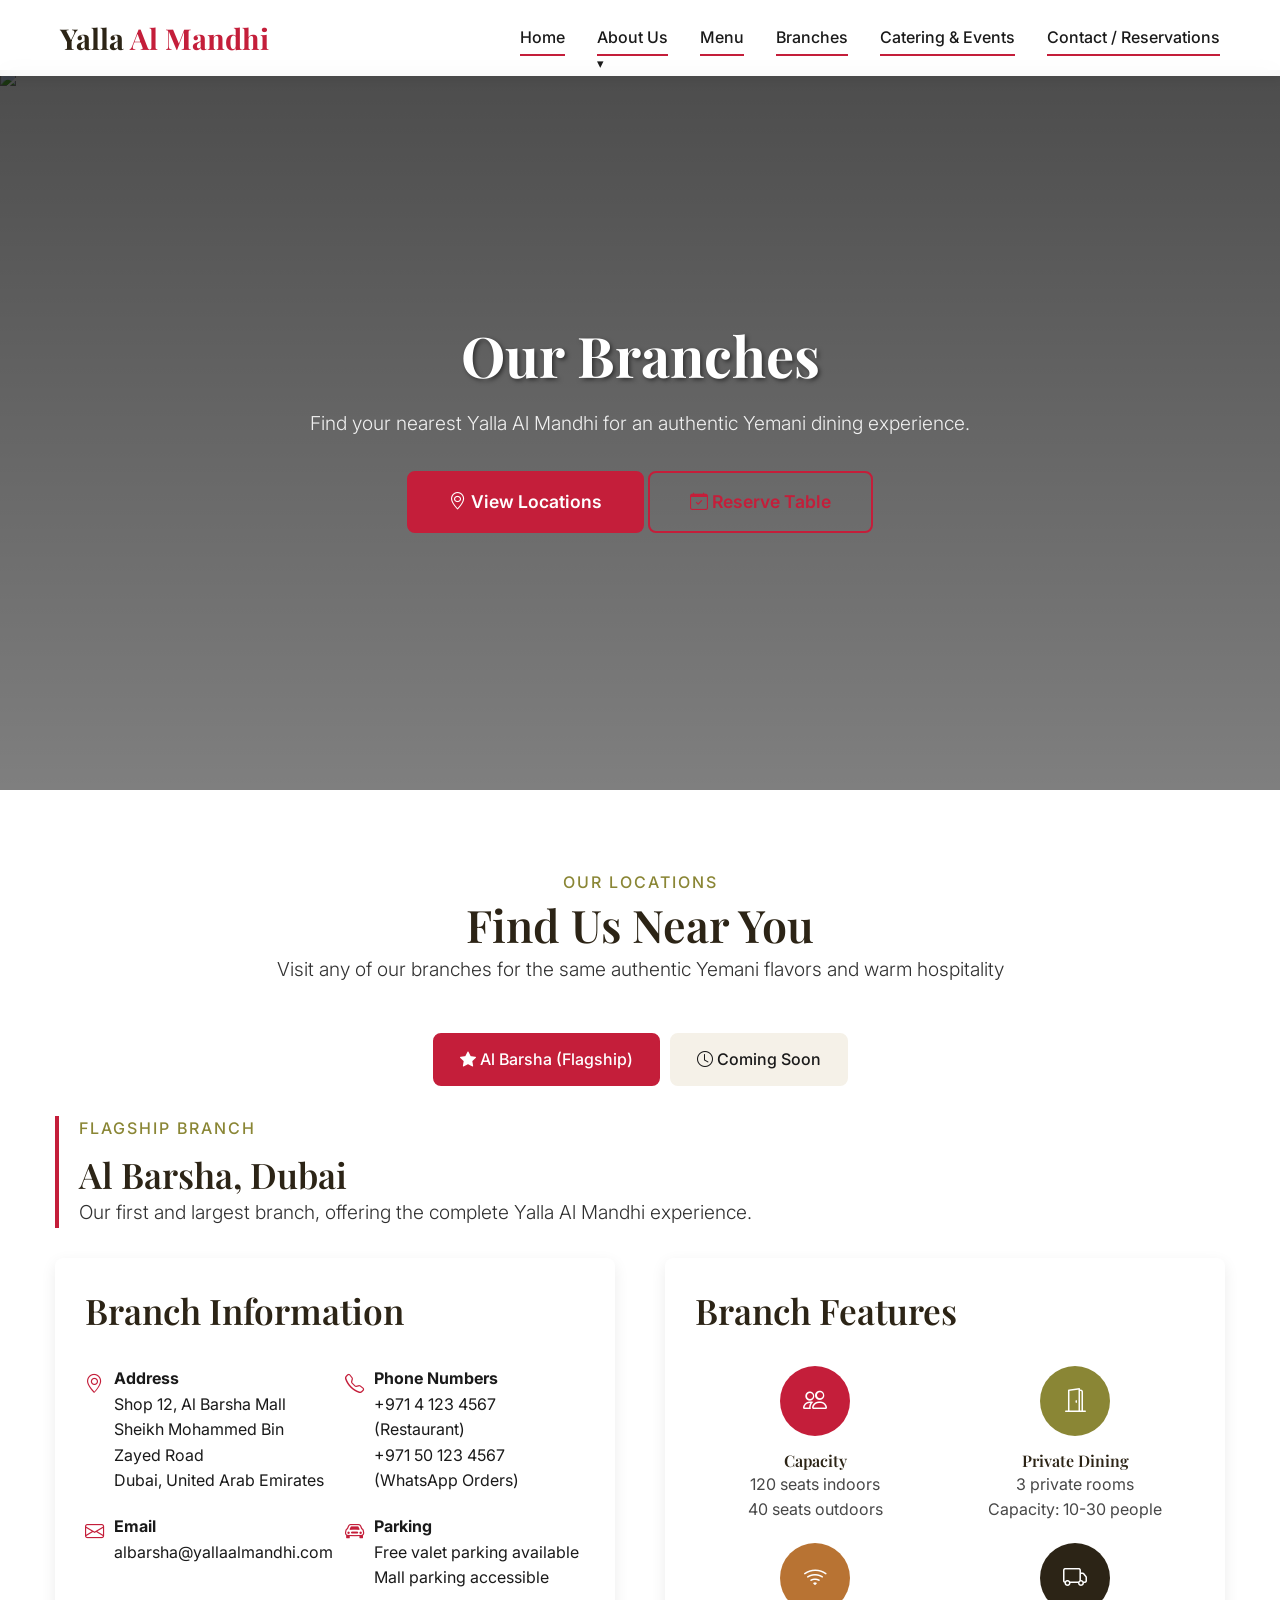
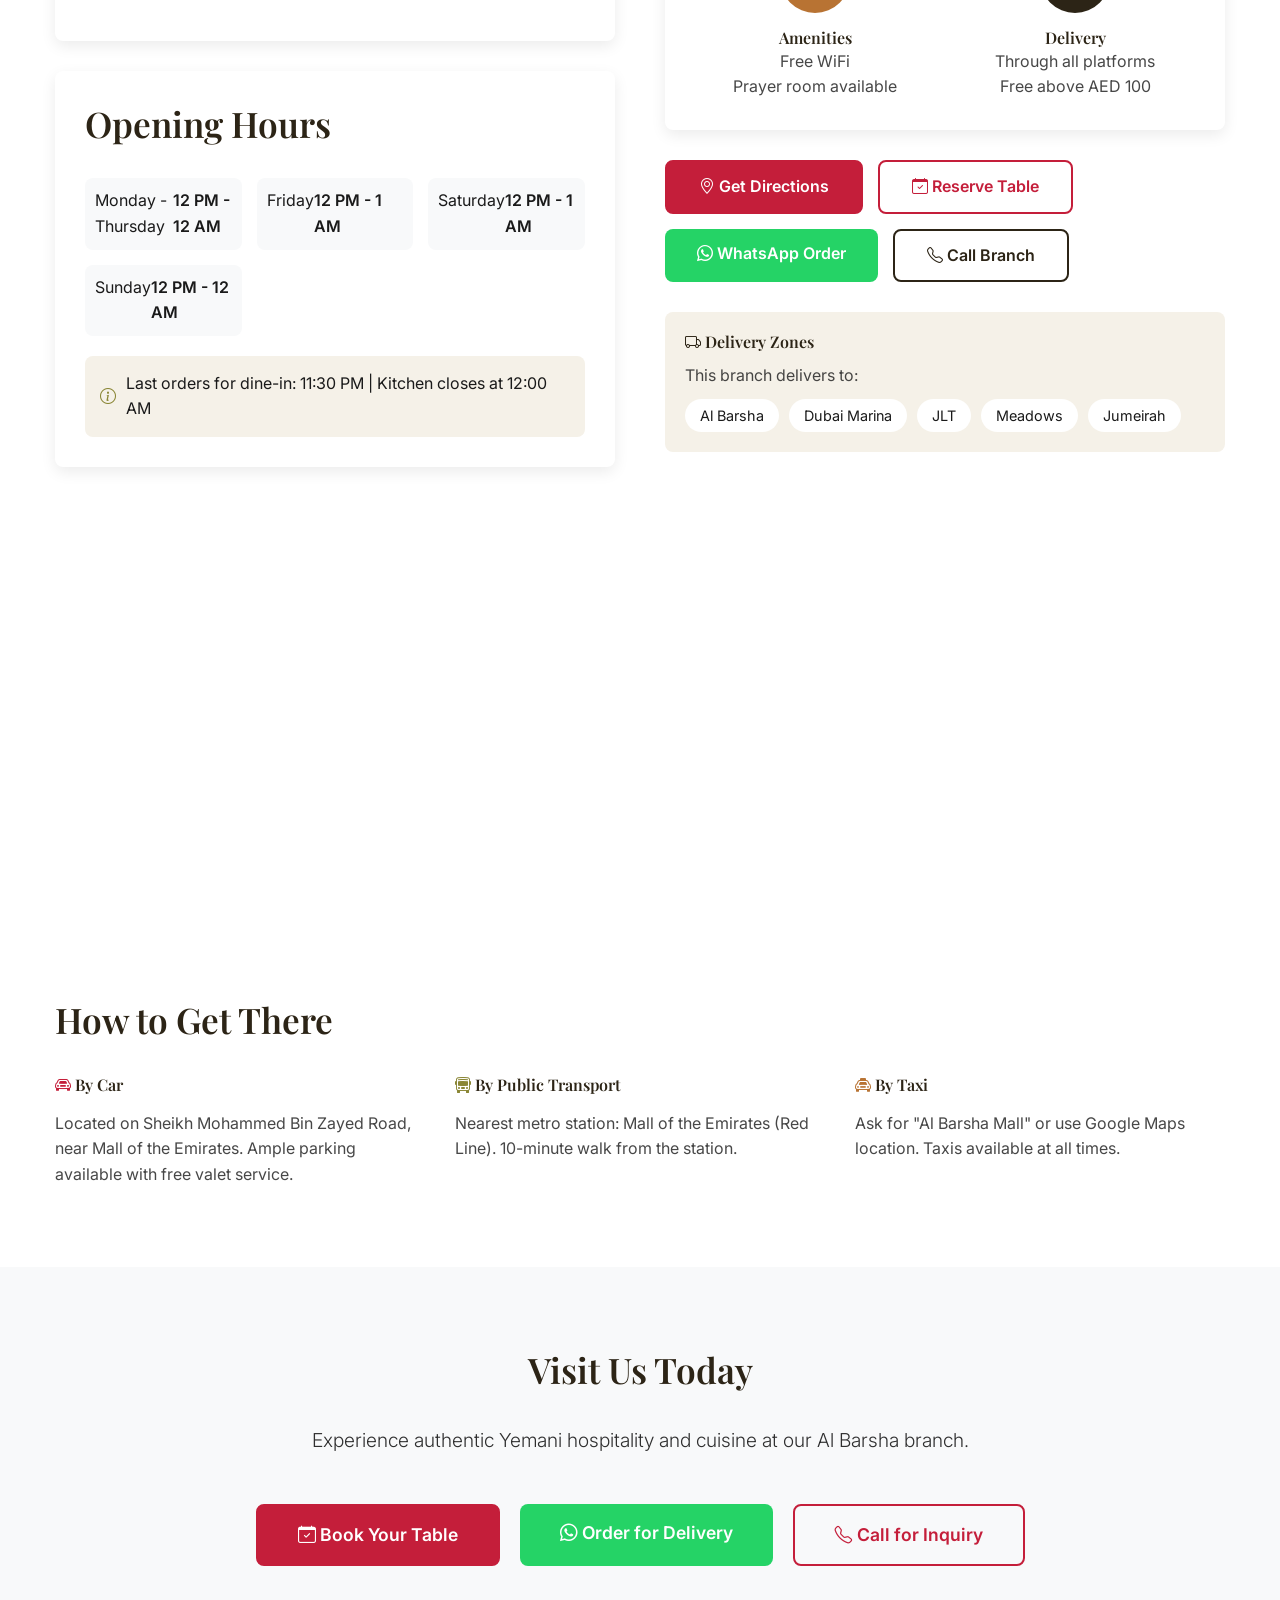
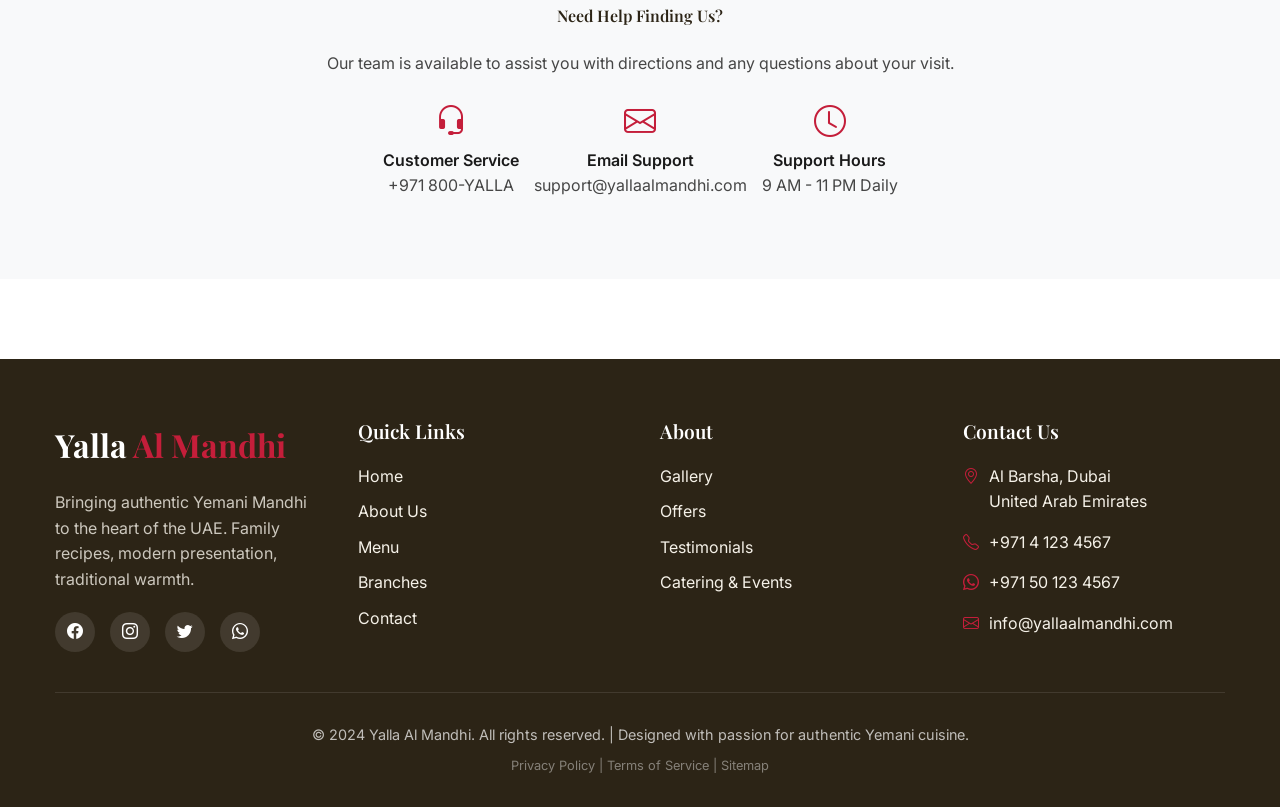
==== branches.html @ 54e6a7a3 "Create Top Level Pages" ====
<!DOCTYPE html>
<html lang="en">
<head>
    <meta charset="UTF-8">
    <meta name="viewport" content="width=device-width, initial-scale=1.0">
    <title>Branches | Yalla Al Mandhi - Our Locations in UAE</title>
    <meta name="description" content="Find Yalla Al Mandhi branches in Dubai. Address, contact details, opening hours, and directions to our authentic Yemani restaurant locations.">
    
    <!-- Fonts -->
    <link rel="preconnect" href="https://fonts.googleapis.com">
    <link rel="preconnect" href="https://fonts.gstatic.com" crossorigin>
    <link href="https://fonts.googleapis.com/css2?family=Playfair+Display:wght@400;500;600;700&family=Inter:wght@300;400;500;600;700&display=swap" rel="stylesheet">
    
    <!-- Bootstrap Icons -->
    <link rel="stylesheet" href="https://cdn.jsdelivr.net/npm/bootstrap-icons@1.10.0/font/bootstrap-icons.css">
    
    <!-- Our CSS -->
    <link rel="stylesheet" href="resources/css/style.css">
    
    <!-- Google Maps API (Replace YOUR_API_KEY with actual key) -->
    <script src="https://maps.googleapis.com/maps/api/js?key=YOUR_API_KEY&callback=initMap" async defer></script>
    
    <!-- Favicon -->
    <link rel="icon" type="image/x-icon" href="favicon.ico">
    
    <style>
        /* Additional Styles for Branches Page */
        .branch-tab {
            display: flex;
            gap: 10px;
            margin-bottom: 30px;
            flex-wrap: wrap;
            justify-content: center;
        }
        
        .branch-tab-btn {
            padding: 12px 25px;
            background-color: var(--color-beige);
            border: 2px solid var(--color-beige);
            border-radius: var(--border-radius);
            cursor: pointer;
            transition: all 0.3s ease;
            font-weight: 500;
        }
        
        .branch-tab-btn.active {
            background-color: var(--color-red);
            color: white;
            border-color: var(--color-red);
        }
        
        .branch-content {
            display: none;
        }
        
        .branch-content.active {
            display: block;
        }
        
        .branch-highlight {
            border-left: 4px solid var(--color-red);
            padding-left: 20px;
            margin-bottom: 30px;
        }
        
        .opening-hours-grid {
            display: grid;
            grid-template-columns: repeat(auto-fit, minmax(150px, 1fr));
            gap: 15px;
            margin-top: 15px;
        }
        
        .hour-item {
            display: flex;
            justify-content: space-between;
            padding: 10px;
            background-color: var(--color-light-gray);
            border-radius: var(--border-radius);
        }
        
        .map-container {
            width: 100%;
            height: 400px;
            border-radius: var(--border-radius);
            overflow: hidden;
            margin-top: 30px;
        }
        
        #map {
            width: 100%;
            height: 100%;
        }
        
        .coming-soon-card {
            background: linear-gradient(135deg, var(--color-dark-brown) 0%, #3a3429 100%);
            color: white;
            padding: 40px;
            border-radius: var(--border-radius);
            text-align: center;
        }
    </style>
</head>
<body>
    <!-- ===== NAVIGATION ===== -->
    <nav class="navbar" id="navbar">
        <div class="nav-container">
            <a href="index.html" class="logo">Yalla <span>Al Mandhi</span></a>
            
            <div class="nav-links">
                <a href="index.html" class="nav-link">Home</a>
                
                <div class="dropdown">
                    <a href="#" class="nav-link dropdown-toggle">About Us</a>
                    <div class="dropdown-menu">
                        <a href="about.html" class="dropdown-item">About Yalla Al Mandhi</a>
                        <a href="gallery.html" class="dropdown-item">Gallery</a>
                        <a href="offers.html" class="dropdown-item">Offers & Promotions</a>
                        <a href="testimonials.html" class="dropdown-item">Testimonials</a>
                    </div>
                </div>
                
                <a href="menu.html" class="nav-link">Menu</a>
                <a href="branches.html" class="nav-link active">Branches</a>
                <a href="catering.html" class="nav-link">Catering & Events</a>
                <a href="contact.html" class="nav-link">Contact / Reservations</a>
            </div>
            
            <div class="mobile-toggle" id="mobileToggle">
                ☰
            </div>
        </div>
    </nav>

    <!-- ===== HERO BANNER ===== -->
    <section class="hero">
        <img src="https://images.unsplash.com/photo-1555396273-367ea4eb4db5?ixlib=rb-4.0.3&auto=format&fit=crop&w=2070&q=80" alt="Restaurant Exterior" class="hero-bg">
        <div class="hero-content">
            <h1 class="display-1">Our Branches</h1>
            <p class="lead">Find your nearest Yalla Al Mandhi for an authentic Yemani dining experience.</p>
            <div style="margin-top: 30px;">
                <a href="#locations" class="btn btn-primary btn-lg">
                    <i class="bi bi-geo-alt"></i> View Locations
                </a>
                <a href="contact.html" class="btn btn-secondary btn-lg">
                    <i class="bi bi-calendar-check"></i> Reserve Table
                </a>
            </div>
        </div>
    </section>

    <!-- ===== BRANCHES TABS ===== -->
    <section id="locations" class="section-padding">
        <div class="container">
            <div class="text-center mb-5">
                <span class="section-subtitle">Our Locations</span>
                <h2 class="display-2">Find Us Near You</h2>
                <p class="lead">Visit any of our branches for the same authentic Yemani flavors and warm hospitality</p>
            </div>
            
            <!-- Branch Tabs -->
            <div class="branch-tab">
                <div class="branch-tab-btn active" data-branch="al-barsha">
                    <i class="bi bi-star-fill"></i> Al Barsha (Flagship)
                </div>
                <div class="branch-tab-btn" data-branch="coming-soon">
                    <i class="bi bi-clock"></i> Coming Soon
                </div>
            </div>
            
            <!-- Al Barsha Branch Content -->
            <div class="branch-content active" id="al-barsha-content">
                <div class="branch-highlight">
                    <span class="section-subtitle" style="display: block; margin-bottom: 10px;">Flagship Branch</span>
                    <h2 class="display-3">Al Barsha, Dubai</h2>
                    <p class="lead">Our first and largest branch, offering the complete Yalla Al Mandhi experience.</p>
                </div>
                
                <div class="row" style="display: flex; gap: 50px; margin-bottom: 50px;">
                    <div class="col" style="flex: 1;">
                        <div class="branch-card">
                            <h3 class="display-3 mb-4">Branch Information</h3>
                            
                            <div class="branch-info">
                                <div class="info-item">
                                    <i class="bi bi-geo-alt info-icon"></i>
                                    <div>
                                        <strong>Address</strong>
                                        <p>Shop 12, Al Barsha Mall<br>Sheikh Mohammed Bin Zayed Road<br>Dubai, United Arab Emirates</p>
                                    </div>
                                </div>
                                
                                <div class="info-item">
                                    <i class="bi bi-telephone info-icon"></i>
                                    <div>
                                        <strong>Phone Numbers</strong>
                                        <p>+971 4 123 4567 (Restaurant)<br>+971 50 123 4567 (WhatsApp Orders)</p>
                                    </div>
                                </div>
                                
                                <div class="info-item">
                                    <i class="bi bi-envelope info-icon"></i>
                                    <div>
                                        <strong>Email</strong>
                                        <p>albarsha@yallaalmandhi.com</p>
                                    </div>
                                </div>
                                
                                <div class="info-item">
                                    <i class="bi bi-car-front info-icon"></i>
                                    <div>
                                        <strong>Parking</strong>
                                        <p>Free valet parking available<br>Mall parking accessible</p>
                                    </div>
                                </div>
                            </div>
                        </div>
                        
                        <!-- Opening Hours -->
                        <div class="branch-card" style="margin-top: 30px;">
                            <h3 class="display-3 mb-4">Opening Hours</h3>
                            <div class="opening-hours-grid">
                                <div class="hour-item">
                                    <span>Monday - Thursday</span>
                                    <span style="font-weight: 600;">12 PM - 12 AM</span>
                                </div>
                                <div class="hour-item">
                                    <span>Friday</span>
                                    <span style="font-weight: 600;">12 PM - 1 AM</span>
                                </div>
                                <div class="hour-item">
                                    <span>Saturday</span>
                                    <span style="font-weight: 600;">12 PM - 1 AM</span>
                                </div>
                                <div class="hour-item">
                                    <span>Sunday</span>
                                    <span style="font-weight: 600;">12 PM - 12 AM</span>
                                </div>
                            </div>
                            
                            <div style="margin-top: 20px; padding: 15px; background-color: var(--color-beige); border-radius: var(--border-radius);">
                                <p style="margin: 0; display: flex; align-items: center; gap: 10px;">
                                    <i class="bi bi-info-circle" style="color: var(--color-olive);"></i>
                                    <span>Last orders for dine-in: 11:30 PM | Kitchen closes at 12:00 AM</span>
                                </p>
                            </div>
                        </div>
                    </div>
                    
                    <div class="col" style="flex: 1;">
                        <!-- Branch Features -->
                        <div class="branch-card">
                            <h3 class="display-3 mb-4">Branch Features</h3>
                            <div style="display: grid; grid-template-columns: repeat(auto-fit, minmax(200px, 1fr)); gap: 20px;">
                                <div style="text-align: center;">
                                    <div style="width: 70px; height: 70px; background-color: var(--color-red); color: white; border-radius: 50%; display: flex; align-items: center; justify-content: center; margin: 0 auto 15px; font-size: 1.5rem;">
                                        <i class="bi bi-people"></i>
                                    </div>
                                    <h4 style="color: var(--color-dark-brown);">Capacity</h4>
                                    <p style="opacity: 0.8;">120 seats indoors<br>40 seats outdoors</p>
                                </div>
                                
                                <div style="text-align: center;">
                                    <div style="width: 70px; height: 70px; background-color: var(--color-olive); color: white; border-radius: 50%; display: flex; align-items: center; justify-content: center; margin: 0 auto 15px; font-size: 1.5rem;">
                                        <i class="bi bi-door-open"></i>
                                    </div>
                                    <h4 style="color: var(--color-dark-brown);">Private Dining</h4>
                                    <p style="opacity: 0.8;">3 private rooms<br>Capacity: 10-30 people</p>
                                </div>
                                
                                <div style="text-align: center;">
                                    <div style="width: 70px; height: 70px; background-color: var(--color-copper); color: white; border-radius: 50%; display: flex; align-items: center; justify-content: center; margin: 0 auto 15px; font-size: 1.5rem;">
                                        <i class="bi bi-wifi"></i>
                                    </div>
                                    <h4 style="color: var(--color-dark-brown);">Amenities</h4>
                                    <p style="opacity: 0.8;">Free WiFi<br>Prayer room available</p>
                                </div>
                                
                                <div style="text-align: center;">
                                    <div style="width: 70px; height: 70px; background-color: var(--color-dark-brown); color: white; border-radius: 50%; display: flex; align-items: center; justify-content: center; margin: 0 auto 15px; font-size: 1.5rem;">
                                        <i class="bi bi-truck"></i>
                                    </div>
                                    <h4 style="color: var(--color-dark-brown);">Delivery</h4>
                                    <p style="opacity: 0.8;">Through all platforms<br>Free above AED 100</p>
                                </div>
                            </div>
                        </div>
                        
                        <!-- Action Buttons -->
                        <div style="margin-top: 30px;">
                            <div style="display: flex; gap: 15px; flex-wrap: wrap;">
                                <a href="https://goo.gl/maps/example" target="_blank" class="btn btn-primary">
                                    <i class="bi bi-geo-alt"></i> Get Directions
                                </a>
                                <a href="contact.html" class="btn btn-secondary">
                                    <i class="bi bi-calendar-check"></i> Reserve Table
                                </a>
                                <a href="https://wa.me/971501234567" target="_blank" class="btn btn-whatsapp">
                                    <i class="bi bi-whatsapp"></i> WhatsApp Order
                                </a>
                                <a href="tel:+97141234567" class="btn btn-outline">
                                    <i class="bi bi-telephone"></i> Call Branch
                                </a>
                            </div>
                            
                            <!-- Delivery Zones -->
                            <div style="margin-top: 30px; padding: 20px; background-color: var(--color-beige); border-radius: var(--border-radius);">
                                <h4 style="color: var(--color-dark-brown); margin-bottom: 10px;">
                                    <i class="bi bi-truck"></i> Delivery Zones
                                </h4>
                                <p style="opacity: 0.8; margin-bottom: 10px;">This branch delivers to:</p>
                                <div style="display: flex; gap: 10px; flex-wrap: wrap;">
                                    <span style="background-color: white; padding: 5px 15px; border-radius: 20px; font-size: 0.9rem;">Al Barsha</span>
                                    <span style="background-color: white; padding: 5px 15px; border-radius: 20px; font-size: 0.9rem;">Dubai Marina</span>
                                    <span style="background-color: white; padding: 5px 15px; border-radius: 20px; font-size: 0.9rem;">JLT</span>
                                    <span style="background-color: white; padding: 5px 15px; border-radius: 20px; font-size: 0.9rem;">Meadows</span>
                                    <span style="background-color: white; padding: 5px 15px; border-radius: 20px; font-size: 0.9rem;">Jumeirah</span>
                                </div>
                            </div>
                        </div>
                    </div>
                </div>
                
                <!-- Google Map -->
                <div class="map-container">
                    <div id="map"></div>
                </div>
                
                <!-- How to Get There -->
                <div style="margin-top: 50px;">
                    <h3 class="display-3 mb-4">How to Get There</h3>
                    <div style="display: grid; grid-template-columns: repeat(auto-fit, minmax(250px, 1fr)); gap: 30px;">
                        <div>
                            <h4 style="color: var(--color-dark-brown); margin-bottom: 15px;">
                                <i class="bi bi-car-front" style="color: var(--color-red);"></i> By Car
                            </h4>
                            <p style="opacity: 0.8;">Located on Sheikh Mohammed Bin Zayed Road, near Mall of the Emirates. Ample parking available with free valet service.</p>
                        </div>
                        
                        <div>
                            <h4 style="color: var(--color-dark-brown); margin-bottom: 15px;">
                                <i class="bi bi-bus-front" style="color: var(--color-olive);"></i> By Public Transport
                            </h4>
                            <p style="opacity: 0.8;">Nearest metro station: Mall of the Emirates (Red Line). 10-minute walk from the station.</p>
                        </div>
                        
                        <div>
                            <h4 style="color: var(--color-dark-brown); margin-bottom: 15px;">
                                <i class="bi bi-taxi-front" style="color: var(--color-copper);"></i> By Taxi
                            </h4>
                            <p style="opacity: 0.8;">Ask for "Al Barsha Mall" or use Google Maps location. Taxis available at all times.</p>
                        </div>
                    </div>
                </div>
            </div>
            
            <!-- Coming Soon Branch Content -->
            <div class="branch-content" id="coming-soon-content">
                <div class="coming-soon-card">
                    <h2 class="display-2" style="color: white; margin-bottom: 20px;">Expanding Across UAE</h2>
                    <p class="lead" style="opacity: 0.9; margin-bottom: 30px;">
                        We're excited to announce new Yalla Al Mandhi locations coming soon to serve more communities.
                    </p>
                    
                    <div style="display: grid; grid-template-columns: repeat(auto-fit, minmax(250px, 1fr)); gap: 30px; margin-bottom: 40px;">
                        <div style="text-align: center;">
                            <div style="width: 100px; height: 100px; background-color: rgba(255, 255, 255, 0.1); border-radius: 50%; display: flex; align-items: center; justify-content: center; margin: 0 auto 20px; border: 2px dashed rgba(255, 255, 255, 0.3);">
                                <i class="bi bi-building" style="font-size: 2.5rem; color: var(--color-red);"></i>
                            </div>
                            <h3 style="color: white;">Abu Dhabi</h3>
                            <p style="opacity: 0.8;">Al Reem Island<br>Opening: Q4 2024</p>
                        </div>
                        
                        <div style="text-align: center;">
                            <div style="width: 100px; height: 100px; background-color: rgba(255, 255, 255, 0.1); border-radius: 50%; display: flex; align-items: center; justify-content: center; margin: 0 auto 20px; border: 2px dashed rgba(255, 255, 255, 0.3);">
                                <i class="bi bi-shop" style="font-size: 2.5rem; color: var(--color-red);"></i>
                            </div>
                            <h3 style="color: white;">Sharjah</h3>
                            <p style="opacity: 0.8;">Al Majaz Waterfront<br>Opening: Q1 2025</p>
                        </div>
                        
                        <div style="text-align: center;">
                            <div style="width: 100px; height: 100px; background-color: rgba(255, 255, 255, 0.1); border-radius: 50%; display: flex; align-items: center; justify-content: center; margin: 0 auto 20px; border: 2px dashed rgba(255, 255, 255, 0.3);">
                                <i class="bi bi-building" style="font-size: 2.5rem; color: var(--color-red);"></i>
                            </div>
                            <h3 style="color: white;">Dubai Hills</h3>
                            <p style="opacity: 0.8;">Dubai Hills Mall<br>Opening: Q2 2025</p>
                        </div>
                    </div>
                    
                    <div style="max-width: 600px; margin: 0 auto;">
                        <h3 style="color: white; margin-bottom: 20px;">Stay Updated</h3>
                        <p style="opacity: 0.9; margin-bottom: 20px;">Be the first to know when we open in your area.</p>
                        
                        <form style="display: flex; gap: 10px; margin-bottom: 20px;">
                            <input type="email" 
                                   placeholder="Enter your email" 
                                   style="flex: 1; padding: 15px; border: none; border-radius: var(--border-radius);">
                            <button type="submit" class="btn btn-primary">
                                <i class="bi bi-bell"></i> Notify Me
                            </button>
                        </form>
                        
                        <p style="font-size: 0.9rem; opacity: 0.7;">
                            <i class="bi bi-shield-check"></i> We respect your privacy and will only send relevant updates.
                        </p>
                    </div>
                </div>
                
                <!-- Franchise Opportunity -->
                <div style="margin-top: 50px; background-color: var(--color-beige); padding: 40px; border-radius: var(--border-radius);">
                    <div class="row" style="display: flex; align-items: center; gap: 50px;">
                        <div class="col" style="flex: 1;">
                            <h2 class="display-3 mb-4">Franchise Opportunities</h2>
                            <p style="margin-bottom: 20px; font-size: 1.1rem;">
                                Interested in bringing authentic Yemani cuisine to your city? We're looking for passionate partners to expand the Yalla Al Mandhi experience.
                            </p>
                            <div style="margin-bottom: 20px;">
                                <div style="display: flex; align-items: center; gap: 10px; margin-bottom: 10px;">
                                    <i class="bi bi-check-circle" style="color: var(--color-red);"></i>
                                    <span>Complete training and support</span>
                                </div>
                                <div style="display: flex; align-items: center; gap: 10px; margin-bottom: 10px;">
                                    <i class="bi bi-check-circle" style="color: var(--color-red);"></i>
                                    <span>Proven business model</span>
                                </div>
                                <div style="display: flex; align-items: center; gap: 10px;">
                                    <i class="bi bi-check-circle" style="color: var(--color-red);"></i>
                                    <span>Marketing and operational support</span>
                                </div>
                            </div>
                            <a href="contact.html" class="btn btn-primary">
                                <i class="bi bi-briefcase"></i> Inquire About Franchising
                            </a>
                        </div>
                        
                        <div class="col" style="flex: 1; text-align: center;">
                            <img src="https://images.unsplash.com/photo-1556742049-0cfed4f6a45d?ixlib=rb-4.0.3&auto=format&fit=crop&w=800&q=80" 
                                 alt="Restaurant Expansion" 
                                 style="border-radius: var(--border-radius); max-width: 100%;">
                        </div>
                    </div>
                </div>
            </div>
        </div>
    </section>

    <!-- ===== CTA SECTION ===== -->
    <section class="section-padding" style="background-color: var(--color-light-gray);">
        <div class="container">
            <div class="text-center">
                <h2 class="display-3 mb-4">Visit Us Today</h2>
                <p class="lead mb-5">
                    Experience authentic Yemani hospitality and cuisine at our Al Barsha branch.
                </p>
                
                <div style="display: flex; gap: 20px; justify-content: center; flex-wrap: wrap;">
                    <a href="contact.html" class="btn btn-primary btn-lg">
                        <i class="bi bi-calendar-check"></i> Book Your Table
                    </a>
                    <a href="https://wa.me/971501234567" target="_blank" class="btn btn-whatsapp btn-lg">
                        <i class="bi bi-whatsapp"></i> Order for Delivery
                    </a>
                    <a href="tel:+97141234567" class="btn btn-secondary btn-lg">
                        <i class="bi bi-telephone"></i> Call for Inquiry
                    </a>
                </div>
                
                <div style="margin-top: 40px; max-width: 800px; margin-left: auto; margin-right: auto;">
                    <h4 class="mb-3">Need Help Finding Us?</h4>
                    <p style="margin-bottom: 20px; opacity: 0.8;">Our team is available to assist you with directions and any questions about your visit.</p>
                    <div style="display: flex; gap: 15px; justify-content: center; flex-wrap: wrap;">
                        <div style="text-align: center;">
                            <i class="bi bi-headset" style="font-size: 2rem; color: var(--color-red); margin-bottom: 10px;"></i>
                            <p style="font-weight: 600;">Customer Service</p>
                            <p style="opacity: 0.8;">+971 800-YALLA</p>
                        </div>
                        
                        <div style="text-align: center;">
                            <i class="bi bi-envelope" style="font-size: 2rem; color: var(--color-red); margin-bottom: 10px;"></i>
                            <p style="font-weight: 600;">Email Support</p>
                            <p style="opacity: 0.8;">support@yallaalmandhi.com</p>
                        </div>
                        
                        <div style="text-align: center;">
                            <i class="bi bi-clock" style="font-size: 2rem; color: var(--color-red); margin-bottom: 10px;"></i>
                            <p style="font-weight: 600;">Support Hours</p>
                            <p style="opacity: 0.8;">9 AM - 11 PM Daily</p>
                        </div>
                    </div>
                </div>
            </div>
        </div>
    </section>

    <!-- ===== FOOTER ===== -->
    <footer class="footer">
        <div class="container">
            <div class="footer-grid">
                <!-- Brand Column -->
                <div>
                    <div class="footer-logo">Yalla <span>Al Mandhi</span></div>
                    <p style="opacity: 0.8; margin-bottom: 20px;">
                        Bringing authentic Yemani Mandhi to the heart of the UAE. Family recipes, modern presentation, traditional warmth.
                    </p>
                    <div class="social-links">
                        <a href="#" class="social-icon">
                            <i class="bi bi-facebook"></i>
                        </a>
                        <a href="#" class="social-icon">
                            <i class="bi bi-instagram"></i>
                        </a>
                        <a href="#" class="social-icon">
                            <i class="bi bi-twitter"></i>
                        </a>
                        <a href="https://wa.me/971501234567" target="_blank" class="social-icon">
                            <i class="bi bi-whatsapp"></i>
                        </a>
                    </div>
                </div>
                
                <!-- Quick Links -->
                <div>
                    <h4 class="footer-title">Quick Links</h4>
                    <ul class="footer-links">
                        <li><a href="index.html">Home</a></li>
                        <li><a href="about.html">About Us</a></li>
                        <li><a href="menu.html">Menu</a></li>
                        <li><a href="branches.html">Branches</a></li>
                        <li><a href="contact.html">Contact</a></li>
                    </ul>
                </div>
                
                <!-- About Links -->
                <div>
                    <h4 class="footer-title">About</h4>
                    <ul class="footer-links">
                        <li><a href="gallery.html">Gallery</a></li>
                        <li><a href="offers.html">Offers</a></li>
                        <li><a href="testimonials.html">Testimonials</a></li>
                        <li><a href="catering.html">Catering & Events</a></li>
                    </ul>
                </div>
                
                <!-- Contact Info -->
                <div>
                    <h4 class="footer-title">Contact Us</h4>
                    <ul class="footer-links">
                        <li style="display: flex; align-items: flex-start; gap: 10px; margin-bottom: 15px;">
                            <i class="bi bi-geo-alt" style="color: var(--color-red);"></i>
                            <span>Al Barsha, Dubai<br>United Arab Emirates</span>
                        </li>
                        <li style="display: flex; align-items: center; gap: 10px; margin-bottom: 15px;">
                            <i class="bi bi-telephone" style="color: var(--color-red);"></i>
                            <span>+971 4 123 4567</span>
                        </li>
                        <li style="display: flex; align-items: center; gap: 10px; margin-bottom: 15px;">
                            <i class="bi bi-whatsapp" style="color: var(--color-red);"></i>
                            <span>+971 50 123 4567</span>
                        </li>
                        <li style="display: flex; align-items: center; gap: 10px;">
                            <i class="bi bi-envelope" style="color: var(--color-red);"></i>
                            <span>info@yallaalmandhi.com</span>
                        </li>
                    </ul>
                </div>
            </div>
            
            <div class="footer-bottom">
                <p>&copy; 2024 Yalla Al Mandhi. All rights reserved. | Designed with passion for authentic Yemani cuisine.</p>
                <p style="margin-top: 10px; font-size: 0.8rem; opacity: 0.6;">
                    <a href="#" style="color: inherit;">Privacy Policy</a> | 
                    <a href="#" style="color: inherit;">Terms of Service</a> | 
                    <a href="#" style="color: inherit;">Sitemap</a>
                </p>
            </div>
        </div>
    </footer>

    <!-- ===== EXTERNAL SCRIPTS ===== -->
    <script src="resources/js/main.js"></script>
</body>
</html>
---- resources/css/style.css ----
/* ===== BASE STYLES & VARIABLES ===== */
:root {
  /* Color Palette */
  --color-red: #c41e3a;
  --color-red-light: #e84c4c;
  --color-beige: #f5f1e8;
  --color-sand: #e6dfd3;
  --color-dark-brown: #2c2416;
  --color-soft-black: #1a1a1a;
  --color-olive: #8a8635;
  --color-copper: #b87333;
  --color-white: #ffffff;
  --color-light-gray: #f8f9fa;
  
  /* Typography */
  --font-heading: 'Playfair Display', serif;
  --font-body: 'Inter', 'Segoe UI', sans-serif;
  
  /* Spacing */
  --section-padding: 80px 0;
  --container-padding: 0 15px;
  
  /* Borders & Shadows */
  --border-radius: 8px;
  --box-shadow: 0 5px 15px rgba(0, 0, 0, 0.08);
  --box-shadow-hover: 0 10px 25px rgba(0, 0, 0, 0.12);
}

/* ===== RESET & GLOBAL STYLES ===== */
* {
  margin: 0;
  padding: 0;
  box-sizing: border-box;
}

html {
  scroll-behavior: smooth;
}

body {
  font-family: var(--font-body);
  color: var(--color-soft-black);
  background-color: var(--color-white);
  line-height: 1.6;
  overflow-x: hidden;
}

h1, h2, h3, h4, h5, h6 {
  font-family: var(--font-heading);
  font-weight: 600;
  line-height: 1.3;
  color: var(--color-dark-brown);
}

a {
  text-decoration: none;
  color: inherit;
  transition: all 0.3s ease;
}

a:hover {
  color: var(--color-red);
}

ul {
  list-style: none;
}

img {
  max-width: 100%;
  height: auto;
  display: block;
}

.container {
  width: 100%;
  max-width: 1200px;
  margin: 0 auto;
  padding: var(--container-padding);
}

.section-padding {
  padding: var(--section-padding);
}

.text-center {
  text-align: center;
}

.mb-1 { margin-bottom: 0.5rem; }
.mb-2 { margin-bottom: 1rem; }
.mb-3 { margin-bottom: 1.5rem; }
.mb-4 { margin-bottom: 2rem; }
.mb-5 { margin-bottom: 3rem; }

/* ===== TYPOGRAPHY ===== */
.display-1 {
  font-size: 3.5rem;
  font-weight: 700;
}

.display-2 {
  font-size: 2.8rem;
  font-weight: 600;
}

.display-3 {
  font-size: 2.2rem;
  font-weight: 600;
}

.lead {
  font-size: 1.2rem;
  font-weight: 300;
  opacity: 0.9;
}

@media (max-width: 768px) {
  .display-1 { font-size: 2.5rem; }
  .display-2 { font-size: 2.2rem; }
  .display-3 { font-size: 1.8rem; }
  .lead { font-size: 1.1rem; }
}

/* ===== BUTTONS ===== */
.btn {
  display: inline-block;
  padding: 12px 32px;
  border-radius: var(--border-radius);
  font-weight: 600;
  font-size: 1rem;
  text-align: center;
  cursor: pointer;
  transition: all 0.3s ease;
  border: none;
  outline: none;
  position: relative;
  overflow: hidden;
}

.btn-primary {
  background-color: var(--color-red);
  color: var(--color-white);
  border: 2px solid var(--color-red);
}

.btn-primary:hover {
  background-color: var(--color-red-light);
  border-color: var(--color-red-light);
  color: var(--color-white);
  transform: translateY(-2px);
  box-shadow: var(--box-shadow-hover);
}

.btn-secondary {
  background-color: transparent;
  color: var(--color-red);
  border: 2px solid var(--color-red);
}

.btn-secondary:hover {
  background-color: var(--color-red);
  color: var(--color-white);
  transform: translateY(-2px);
  box-shadow: var(--box-shadow-hover);
}

.btn-outline {
  background-color: transparent;
  color: var(--color-dark-brown);
  border: 2px solid var(--color-dark-brown);
}

.btn-outline:hover {
  background-color: var(--color-dark-brown);
  color: var(--color-white);
}

.btn-whatsapp {
  background-color: #25D366;
  color: white;
  border: none;
}

.btn-whatsapp:hover {
  background-color: #128C7E;
  color: white;
}

.btn-lg {
  padding: 15px 40px;
  font-size: 1.1rem;
}

/* ===== NAVIGATION ===== */
.navbar {
  position: fixed;
  top: 0;
  left: 0;
  width: 100%;
  background-color: rgba(255, 255, 255, 0.95);
  backdrop-filter: blur(10px);
  box-shadow: 0 2px 10px rgba(0, 0, 0, 0.1);
  z-index: 1000;
  padding: 15px 0;
  transition: all 0.3s ease;
}

.navbar.scrolled {
  padding: 10px 0;
  box-shadow: 0 5px 15px rgba(0, 0, 0, 0.1);
}

.nav-container {
  display: flex;
  justify-content: space-between;
  align-items: center;
  max-width: 1200px;
  margin: 0 auto;
  padding: 0 20px;
}

.logo {
  font-family: var(--font-heading);
  font-size: 1.8rem;
  font-weight: 700;
  color: var(--color-dark-brown);
}

.logo span {
  color: var(--color-red);
}

.nav-links {
  display: flex;
  gap: 2rem;
  align-items: center;
}

.nav-link {
  font-weight: 500;
  position: relative;
  padding: 5px 0;
}

.nav-link::after {
  content: '';
  position: absolute;
  bottom: 0;
  left: 0;
  width: 0;
  height: 2px;
  background-color: var(--color-red);
  transition: width 0.3s ease;
}

.nav-link:hover::after,
.nav-link.active::after {
  width: 100%;
}

.dropdown {
  position: relative;
}

.dropdown-toggle {
  display: flex;
  align-items: center;
  gap: 5px;
}

.dropdown-toggle::after {
  content: '▾';
  font-size: 0.8em;
}

.dropdown-menu {
  position: absolute;
  top: 100%;
  left: 0;
  background-color: var(--color-white);
  min-width: 200px;
  box-shadow: var(--box-shadow);
  border-radius: var(--border-radius);
  opacity: 0;
  visibility: hidden;
  transform: translateY(10px);
  transition: all 0.3s ease;
  padding: 10px 0;
}

.dropdown:hover .dropdown-menu {
  opacity: 1;
  visibility: visible;
  transform: translateY(0);
}

.dropdown-item {
  display: block;
  padding: 10px 20px;
  color: var(--color-dark-brown);
}

.dropdown-item:hover {
  background-color: var(--color-light-gray);
  color: var(--color-red);
}

.mobile-toggle {
  display: none;
  font-size: 1.5rem;
  cursor: pointer;
  color: var(--color-dark-brown);
}

/* ===== HERO SECTIONS ===== */
.hero {
  position: relative;
  min-height: 80vh;
  display: flex;
  align-items: center;
  background: linear-gradient(rgba(0, 0, 0, 0.7), rgba(0, 0, 0, 0.5));
  color: var(--color-white);
  margin-top: 70px;
  overflow: hidden;
}

.hero-bg {
  position: absolute;
  top: 0;
  left: 0;
  width: 100%;
  height: 100%;
  object-fit: cover;
  z-index: -1;
}

.hero-content {
  max-width: 800px;
  margin: 0 auto;
  text-align: center;
  padding: 40px 20px;
  position: relative;
  z-index: 1;
}

.hero h1 {
  color: var(--color-white);
  margin-bottom: 1rem;
  text-shadow: 2px 2px 4px rgba(0, 0, 0, 0.5);
}

.hero p {
  font-size: 1.2rem;
  margin-bottom: 2rem;
  opacity: 0.9;
}

.hero-buttons {
  display: flex;
  gap: 15px;
  justify-content: center;
  flex-wrap: wrap;
}

/* ===== SECTION STYLES ===== */
.section-title {
  text-align: center;
  margin-bottom: 3rem;
  position: relative;
}

.section-title::after {
  content: '';
  display: block;
  width: 80px;
  height: 3px;
  background-color: var(--color-red);
  margin: 15px auto;
}

.section-subtitle {
  color: var(--color-olive);
  font-weight: 500;
  text-transform: uppercase;
  letter-spacing: 2px;
  margin-bottom: 1rem;
}

/* ===== FEATURE CARDS ===== */
.feature-grid {
  display: grid;
  grid-template-columns: repeat(auto-fit, minmax(250px, 1fr));
  gap: 30px;
  margin-top: 40px;
}

.feature-card {
  background: var(--color-white);
  border-radius: var(--border-radius);
  padding: 30px;
  text-align: center;
  box-shadow: var(--box-shadow);
  transition: all 0.3s ease;
  border-top: 4px solid var(--color-red);
}

.feature-card:hover {
  transform: translateY(-10px);
  box-shadow: var(--box-shadow-hover);
}

.feature-icon {
  font-size: 3rem;
  color: var(--color-red);
  margin-bottom: 20px;
}

.feature-card h3 {
  margin-bottom: 15px;
  color: var(--color-dark-brown);
}

/* ===== MENU CARDS ===== */
.menu-grid {
  display: grid;
  grid-template-columns: repeat(auto-fit, minmax(300px, 1fr));
  gap: 30px;
}

.menu-card {
  background: var(--color-white);
  border-radius: var(--border-radius);
  overflow: hidden;
  box-shadow: var(--box-shadow);
  transition: all 0.3s ease;
}

.menu-card:hover {
  transform: translateY(-5px);
  box-shadow: var(--box-shadow-hover);
}

.menu-img {
  width: 100%;
  height: 200px;
  object-fit: cover;
}

.menu-content {
  padding: 20px;
}

.menu-header {
  display: flex;
  justify-content: space-between;
  align-items: center;
  margin-bottom: 10px;
}

.menu-title {
  font-size: 1.3rem;
  color: var(--color-dark-brown);
}

.menu-price {
  color: var(--color-red);
  font-weight: 600;
  font-size: 1.2rem;
}

.menu-tag {
  display: inline-block;
  background-color: var(--color-red);
  color: var(--color-white);
  padding: 4px 12px;
  border-radius: 20px;
  font-size: 0.8rem;
  font-weight: 500;
  margin-bottom: 10px;
}

/* ===== TESTIMONIALS ===== */
.testimonial-slider {
  position: relative;
  max-width: 800px;
  margin: 0 auto;
  overflow: hidden;
}

.testimonial-track {
  display: flex;
  transition: transform 0.5s ease;
}

.testimonial-slide {
  min-width: 100%;
  padding: 40px;
  background: var(--color-beige);
  border-radius: var(--border-radius);
  text-align: center;
}

.testimonial-rating {
  color: #FFD700;
  margin-bottom: 20px;
  font-size: 1.2rem;
}

.testimonial-text {
  font-style: italic;
  margin-bottom: 20px;
  font-size: 1.1rem;
}

.testimonial-author {
  font-weight: 600;
  color: var(--color-dark-brown);
}

.testimonial-nav {
  display: flex;
  justify-content: center;
  gap: 10px;
  margin-top: 30px;
}

.testimonial-dot {
  width: 12px;
  height: 12px;
  border-radius: 50%;
  background-color: var(--color-sand);
  cursor: pointer;
  transition: all 0.3s ease;
}

.testimonial-dot.active {
  background-color: var(--color-red);
  transform: scale(1.2);
}

/* ===== GALLERY ===== */
.gallery-grid {
  display: grid;
  grid-template-columns: repeat(auto-fill, minmax(250px, 1fr));
  gap: 15px;
  margin-top: 40px;
}

.gallery-item {
  position: relative;
  overflow: hidden;
  border-radius: var(--border-radius);
  cursor: pointer;
  aspect-ratio: 1;
}

.gallery-item img {
  width: 100%;
  height: 100%;
  object-fit: cover;
  transition: transform 0.5s ease;
}

.gallery-item:hover img {
  transform: scale(1.1);
}

.gallery-overlay {
  position: absolute;
  top: 0;
  left: 0;
  width: 100%;
  height: 100%;
  background: rgba(0, 0, 0, 0.7);
  display: flex;
  align-items: center;
  justify-content: center;
  opacity: 0;
  transition: opacity 0.3s ease;
}

.gallery-item:hover .gallery-overlay {
  opacity: 1;
}

.lightbox {
  position: fixed;
  top: 0;
  left: 0;
  width: 100%;
  height: 100%;
  background: rgba(0, 0, 0, 0.9);
  display: none;
  justify-content: center;
  align-items: center;
  z-index: 2000;
}

.lightbox.active {
  display: flex;
}

.lightbox-img {
  max-width: 90%;
  max-height: 90%;
  object-fit: contain;
}

.lightbox-close {
  position: absolute;
  top: 20px;
  right: 20px;
  color: white;
  font-size: 2rem;
  cursor: pointer;
  background: none;
  border: none;
}

/* ===== FORM STYLES ===== */
.contact-form {
  max-width: 600px;
  margin: 0 auto;
}

.form-group {
  margin-bottom: 25px;
}

.form-label {
  display: block;
  margin-bottom: 8px;
  font-weight: 500;
  color: var(--color-dark-brown);
}

.form-control {
  width: 100%;
  padding: 12px 15px;
  border: 1px solid var(--color-sand);
  border-radius: var(--border-radius);
  font-family: var(--font-body);
  font-size: 1rem;
  transition: all 0.3s ease;
  background-color: var(--color-white);
}

.form-control:focus {
  outline: none;
  border-color: var(--color-red);
  box-shadow: 0 0 0 3px rgba(196, 30, 58, 0.1);
}

textarea.form-control {
  min-height: 150px;
  resize: vertical;
}

/* ===== BRANCH CARDS ===== */
.branch-card {
  background: var(--color-white);
  border-radius: var(--border-radius);
  padding: 30px;
  box-shadow: var(--box-shadow);
  margin-bottom: 30px;
}

.branch-info {
  display: grid;
  grid-template-columns: repeat(auto-fit, minmax(200px, 1fr));
  gap: 20px;
  margin-bottom: 20px;
}

.info-item {
  display: flex;
  align-items: flex-start;
  gap: 10px;
}

.info-icon {
  color: var(--color-red);
  font-size: 1.2rem;
  margin-top: 3px;
}

/* ===== OFFER CARDS ===== */
.offer-grid {
  display: grid;
  grid-template-columns: repeat(auto-fit, minmax(300px, 1fr));
  gap: 30px;
  margin-top: 40px;
}

.offer-card {
  background: var(--color-white);
  border-radius: var(--border-radius);
  overflow: hidden;
  box-shadow: var(--box-shadow);
  transition: all 0.3s ease;
  position: relative;
}

.offer-card:hover {
  transform: translateY(-10px);
  box-shadow: var(--box-shadow-hover);
}

.offer-badge {
  position: absolute;
  top: 15px;
  right: 15px;
  background-color: var(--color-red);
  color: var(--color-white);
  padding: 5px 15px;
  border-radius: 20px;
  font-size: 0.9rem;
  font-weight: 600;
}

.offer-img {
  width: 100%;
  height: 200px;
  object-fit: cover;
}

.offer-content {
  padding: 25px;
}

.offer-title {
  color: var(--color-dark-brown);
  margin-bottom: 10px;
}

.offer-validity {
  color: var(--color-olive);
  font-size: 0.9rem;
  font-weight: 500;
}

/* ===== FOOTER ===== */
.footer {
  background-color: var(--color-dark-brown);
  color: var(--color-beige);
  padding: 60px 0 30px;
  margin-top: 80px;
}

.footer-grid {
  display: grid;
  grid-template-columns: repeat(auto-fit, minmax(250px, 1fr));
  gap: 40px;
  margin-bottom: 40px;
}

.footer-logo {
  font-family: var(--font-heading);
  font-size: 2rem;
  font-weight: 700;
  color: var(--color-white);
  margin-bottom: 20px;
}

.footer-logo span {
  color: var(--color-red);
}

.footer-title {
  color: var(--color-white);
  margin-bottom: 20px;
  font-size: 1.2rem;
}

.footer-links li {
  margin-bottom: 10px;
}

.footer-links a:hover {
  color: var(--color-red);
  padding-left: 5px;
}

.social-links {
  display: flex;
  gap: 15px;
  margin-top: 20px;
}

.social-icon {
  display: inline-flex;
  align-items: center;
  justify-content: center;
  width: 40px;
  height: 40px;
  background-color: rgba(255, 255, 255, 0.1);
  border-radius: 50%;
  color: var(--color-white);
  transition: all 0.3s ease;
}

.social-icon:hover {
  background-color: var(--color-red);
  transform: translateY(-3px);
}

.footer-bottom {
  text-align: center;
  padding-top: 30px;
  border-top: 1px solid rgba(255, 255, 255, 0.1);
  color: rgba(255, 255, 255, 0.7);
  font-size: 0.9rem;
}

/* ===== RESPONSIVE DESIGN ===== */
@media (max-width: 992px) {
  .section-padding {
    padding: 60px 0;
  }
  
  .nav-links {
    position: fixed;
    top: 70px;
    left: 0;
    width: 100%;
    background-color: var(--color-white);
    flex-direction: column;
    padding: 20px;
    box-shadow: 0 10px 20px rgba(0, 0, 0, 0.1);
    transform: translateY(-100%);
    opacity: 0;
    visibility: hidden;
    transition: all 0.3s ease;
  }
  
  .nav-links.active {
    transform: translateY(0);
    opacity: 1;
    visibility: visible;
  }
  
  .mobile-toggle {
    display: block;
  }
  
  .dropdown-menu {
    position: static;
    opacity: 1;
    visibility: visible;
    transform: none;
    box-shadow: none;
    padding-left: 20px;
    display: none;
  }
  
  .dropdown:hover .dropdown-menu {
    display: block;
  }
}

@media (max-width: 768px) {
  .hero {
    min-height: 60vh;
  }
  
  .hero-buttons {
    flex-direction: column;
    align-items: center;
  }
  
  .hero-buttons .btn {
    width: 100%;
    max-width: 300px;
  }
  
  .menu-grid,
  .offer-grid {
    grid-template-columns: 1fr;
  }
}

@media (max-width: 576px) {
  .section-padding {
    padding: 40px 0;
  }
  
  .feature-grid {
    grid-template-columns: 1fr;
  }
  
  .footer-grid {
    grid-template-columns: 1fr;
    text-align: center;
  }
  
  .social-links {
    justify-content: center;
  }
}
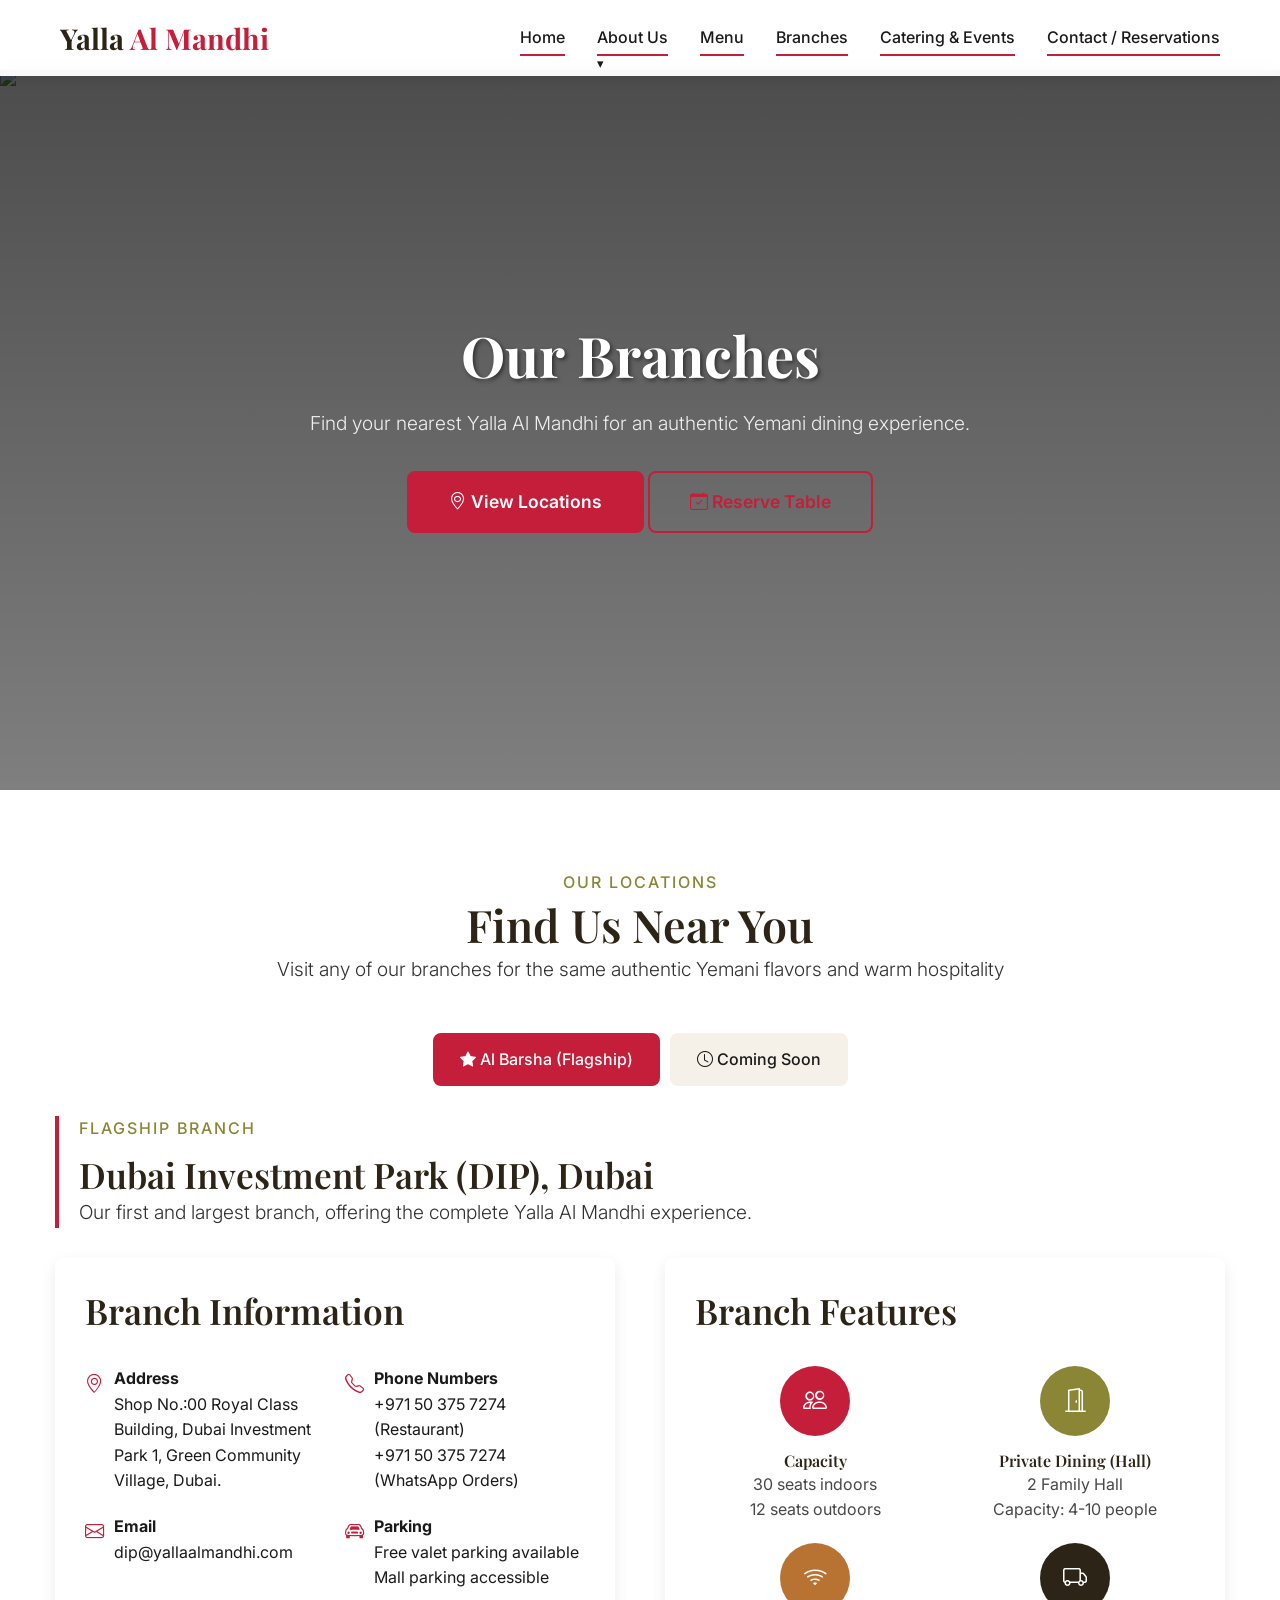
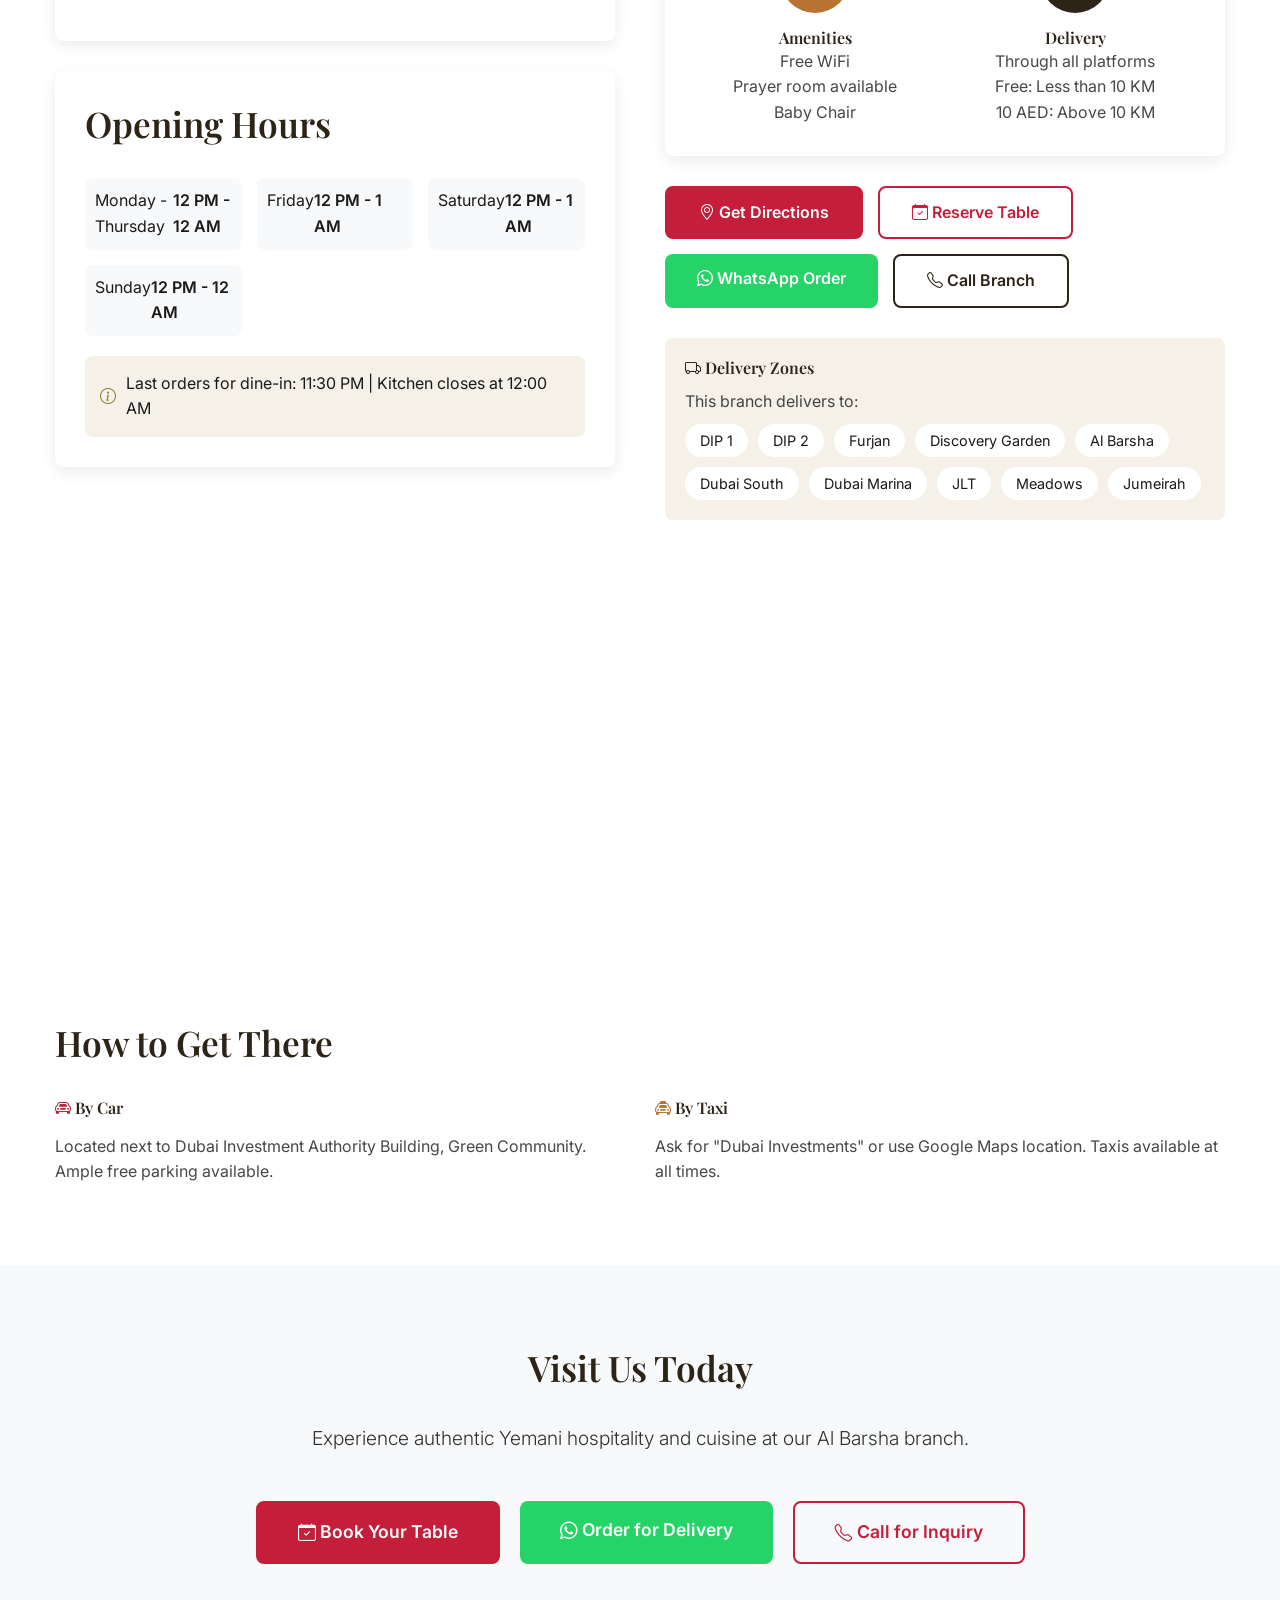
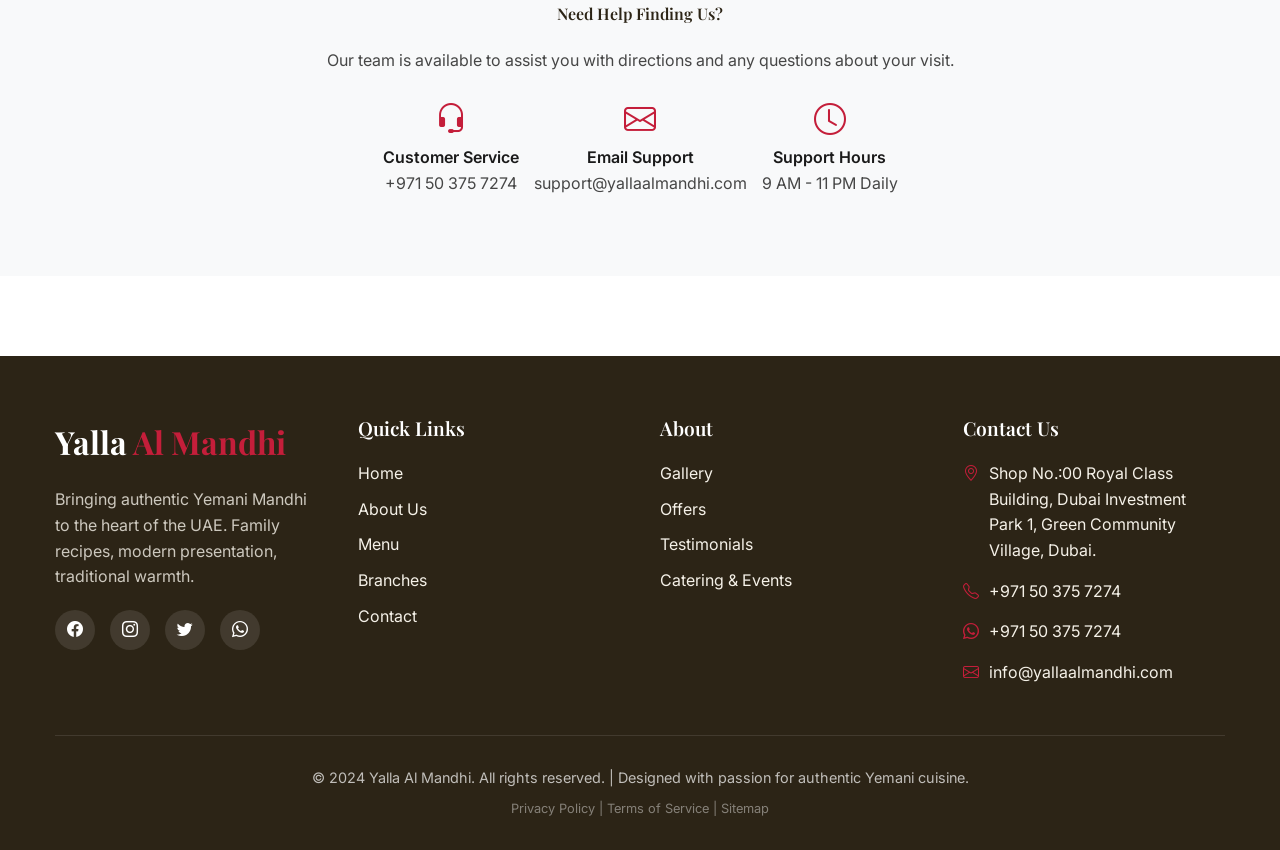
==== commit debd9b7b: "Made Updates and Fixes" ====
--- a/branches.html
+++ b/branches.html
@@ -22,83 +22,6 @@
     
     <!-- Favicon -->
     <link rel="icon" type="image/x-icon" href="favicon.ico">
-    
-    <style>
-        /* Additional Styles for Branches Page */
-        .branch-tab {
-            display: flex;
-            gap: 10px;
-            margin-bottom: 30px;
-            flex-wrap: wrap;
-            justify-content: center;
-        }
-        
-        .branch-tab-btn {
-            padding: 12px 25px;
-            background-color: var(--color-beige);
-            border: 2px solid var(--color-beige);
-            border-radius: var(--border-radius);
-            cursor: pointer;
-            transition: all 0.3s ease;
-            font-weight: 500;
-        }
-        
-        .branch-tab-btn.active {
-            background-color: var(--color-red);
-            color: white;
-            border-color: var(--color-red);
-        }
-        
-        .branch-content {
-            display: none;
-        }
-        
-        .branch-content.active {
-            display: block;
-        }
-        
-        .branch-highlight {
-            border-left: 4px solid var(--color-red);
-            padding-left: 20px;
-            margin-bottom: 30px;
-        }
-        
-        .opening-hours-grid {
-            display: grid;
-            grid-template-columns: repeat(auto-fit, minmax(150px, 1fr));
-            gap: 15px;
-            margin-top: 15px;
-        }
-        
-        .hour-item {
-            display: flex;
-            justify-content: space-between;
-            padding: 10px;
-            background-color: var(--color-light-gray);
-            border-radius: var(--border-radius);
-        }
-        
-        .map-container {
-            width: 100%;
-            height: 400px;
-            border-radius: var(--border-radius);
-            overflow: hidden;
-            margin-top: 30px;
-        }
-        
-        #map {
-            width: 100%;
-            height: 100%;
-        }
-        
-        .coming-soon-card {
-            background: linear-gradient(135deg, var(--color-dark-brown) 0%, #3a3429 100%);
-            color: white;
-            padding: 40px;
-            border-radius: var(--border-radius);
-            text-align: center;
-        }
-    </style>
 </head>
 <body>
     <!-- ===== NAVIGATION ===== -->
@@ -171,7 +94,7 @@
             <div class="branch-content active" id="al-barsha-content">
                 <div class="branch-highlight">
                     <span class="section-subtitle" style="display: block; margin-bottom: 10px;">Flagship Branch</span>
-                    <h2 class="display-3">Al Barsha, Dubai</h2>
+                    <h2 class="display-3">Dubai Investment Park (DIP), Dubai</h2>
                     <p class="lead">Our first and largest branch, offering the complete Yalla Al Mandhi experience.</p>
                 </div>
                 
@@ -185,7 +108,7 @@
                                     <i class="bi bi-geo-alt info-icon"></i>
                                     <div>
                                         <strong>Address</strong>
-                                        <p>Shop 12, Al Barsha Mall<br>Sheikh Mohammed Bin Zayed Road<br>Dubai, United Arab Emirates</p>
+                                        <p>Shop No.:00 Royal Class Building, Dubai Investment Park 1, Green Community Village, Dubai.</p>
                                     </div>
                                 </div>
                                 
@@ -193,7 +116,7 @@
                                     <i class="bi bi-telephone info-icon"></i>
                                     <div>
                                         <strong>Phone Numbers</strong>
-                                        <p>+971 4 123 4567 (Restaurant)<br>+971 50 123 4567 (WhatsApp Orders)</p>
+                                        <p>+971 50 375 7274 (Restaurant)<br>+971 50 375 7274 (WhatsApp Orders)</p>
                                     </div>
                                 </div>
                                 
@@ -201,7 +124,7 @@
                                     <i class="bi bi-envelope info-icon"></i>
                                     <div>
                                         <strong>Email</strong>
-                                        <p>albarsha@yallaalmandhi.com</p>
+                                        <p>dip@yallaalmandhi.com</p>
                                     </div>
                                 </div>
                                 
@@ -256,15 +179,15 @@
                                         <i class="bi bi-people"></i>
                                     </div>
                                     <h4 style="color: var(--color-dark-brown);">Capacity</h4>
-                                    <p style="opacity: 0.8;">120 seats indoors<br>40 seats outdoors</p>
+                                    <p style="opacity: 0.8;">30 seats indoors<br>12 seats outdoors</p>
                                 </div>
                                 
                                 <div style="text-align: center;">
                                     <div style="width: 70px; height: 70px; background-color: var(--color-olive); color: white; border-radius: 50%; display: flex; align-items: center; justify-content: center; margin: 0 auto 15px; font-size: 1.5rem;">
                                         <i class="bi bi-door-open"></i>
                                     </div>
-                                    <h4 style="color: var(--color-dark-brown);">Private Dining</h4>
-                                    <p style="opacity: 0.8;">3 private rooms<br>Capacity: 10-30 people</p>
+                                    <h4 style="color: var(--color-dark-brown);">Private Dining (Hall)</h4>
+                                    <p style="opacity: 0.8;">2 Family Hall<br>Capacity: 4-10 people</p>
                                 </div>
                                 
                                 <div style="text-align: center;">
@@ -272,7 +195,7 @@
                                         <i class="bi bi-wifi"></i>
                                     </div>
                                     <h4 style="color: var(--color-dark-brown);">Amenities</h4>
-                                    <p style="opacity: 0.8;">Free WiFi<br>Prayer room available</p>
+                                    <p style="opacity: 0.8;">Free WiFi<br>Prayer room available<br>Baby Chair</p>
                                 </div>
                                 
                                 <div style="text-align: center;">
@@ -280,7 +203,7 @@
                                         <i class="bi bi-truck"></i>
                                     </div>
                                     <h4 style="color: var(--color-dark-brown);">Delivery</h4>
-                                    <p style="opacity: 0.8;">Through all platforms<br>Free above AED 100</p>
+                                    <p style="opacity: 0.8;">Through all platforms<br>Free: Less than 10 KM<br>10 AED: Above 10 KM</p>
                                 </div>
                             </div>
                         </div>
@@ -294,10 +217,10 @@
                                 <a href="contact.html" class="btn btn-secondary">
                                     <i class="bi bi-calendar-check"></i> Reserve Table
                                 </a>
-                                <a href="https://wa.me/971501234567" target="_blank" class="btn btn-whatsapp">
+                                <a href="https://wa.me/971503757274" target="_blank" class="btn btn-whatsapp">
                                     <i class="bi bi-whatsapp"></i> WhatsApp Order
                                 </a>
-                                <a href="tel:+97141234567" class="btn btn-outline">
+                                <a href="tel:+971503757274" class="btn btn-outline">
                                     <i class="bi bi-telephone"></i> Call Branch
                                 </a>
                             </div>
@@ -309,7 +232,12 @@
                                 </h4>
                                 <p style="opacity: 0.8; margin-bottom: 10px;">This branch delivers to:</p>
                                 <div style="display: flex; gap: 10px; flex-wrap: wrap;">
+                                    <span style="background-color: white; padding: 5px 15px; border-radius: 20px; font-size: 0.9rem;">DIP 1</span>
+                                    <span style="background-color: white; padding: 5px 15px; border-radius: 20px; font-size: 0.9rem;">DIP 2</span>
+                                    <span style="background-color: white; padding: 5px 15px; border-radius: 20px; font-size: 0.9rem;">Furjan</span>
+                                    <span style="background-color: white; padding: 5px 15px; border-radius: 20px; font-size: 0.9rem;">Discovery Garden</span>
                                     <span style="background-color: white; padding: 5px 15px; border-radius: 20px; font-size: 0.9rem;">Al Barsha</span>
+                                    <span style="background-color: white; padding: 5px 15px; border-radius: 20px; font-size: 0.9rem;">Dubai South</span>
                                     <span style="background-color: white; padding: 5px 15px; border-radius: 20px; font-size: 0.9rem;">Dubai Marina</span>
                                     <span style="background-color: white; padding: 5px 15px; border-radius: 20px; font-size: 0.9rem;">JLT</span>
                                     <span style="background-color: white; padding: 5px 15px; border-radius: 20px; font-size: 0.9rem;">Meadows</span>
@@ -333,21 +261,21 @@
                             <h4 style="color: var(--color-dark-brown); margin-bottom: 15px;">
                                 <i class="bi bi-car-front" style="color: var(--color-red);"></i> By Car
                             </h4>
-                            <p style="opacity: 0.8;">Located on Sheikh Mohammed Bin Zayed Road, near Mall of the Emirates. Ample parking available with free valet service.</p>
-                        </div>
-                        
-                        <div>
+                            <p style="opacity: 0.8;">Located next to Dubai Investment Authority Building, Green Community. Ample free parking available.</p>
+                        </div>
+                        
+                        <!-- <div>
                             <h4 style="color: var(--color-dark-brown); margin-bottom: 15px;">
                                 <i class="bi bi-bus-front" style="color: var(--color-olive);"></i> By Public Transport
                             </h4>
-                            <p style="opacity: 0.8;">Nearest metro station: Mall of the Emirates (Red Line). 10-minute walk from the station.</p>
-                        </div>
+                            <p style="opacity: 0.8;">Someting comes here...</p>
+                        </div> -->
                         
                         <div>
                             <h4 style="color: var(--color-dark-brown); margin-bottom: 15px;">
                                 <i class="bi bi-taxi-front" style="color: var(--color-copper);"></i> By Taxi
                             </h4>
-                            <p style="opacity: 0.8;">Ask for "Al Barsha Mall" or use Google Maps location. Taxis available at all times.</p>
+                            <p style="opacity: 0.8;">Ask for "Dubai Investments" or use Google Maps location. Taxis available at all times.</p>
                         </div>
                     </div>
                 </div>
@@ -457,10 +385,10 @@
                     <a href="contact.html" class="btn btn-primary btn-lg">
                         <i class="bi bi-calendar-check"></i> Book Your Table
                     </a>
-                    <a href="https://wa.me/971501234567" target="_blank" class="btn btn-whatsapp btn-lg">
+                    <a href="https://wa.me/971503757274" target="_blank" class="btn btn-whatsapp btn-lg">
                         <i class="bi bi-whatsapp"></i> Order for Delivery
                     </a>
-                    <a href="tel:+97141234567" class="btn btn-secondary btn-lg">
+                    <a href="tel:+971503757274" class="btn btn-secondary btn-lg">
                         <i class="bi bi-telephone"></i> Call for Inquiry
                     </a>
                 </div>
@@ -472,7 +400,7 @@
                         <div style="text-align: center;">
                             <i class="bi bi-headset" style="font-size: 2rem; color: var(--color-red); margin-bottom: 10px;"></i>
                             <p style="font-weight: 600;">Customer Service</p>
-                            <p style="opacity: 0.8;">+971 800-YALLA</p>
+                            <p style="opacity: 0.8;">+971 50 375 7274</p>
                         </div>
                         
                         <div style="text-align: center;">
@@ -512,7 +440,7 @@
                         <a href="#" class="social-icon">
                             <i class="bi bi-twitter"></i>
                         </a>
-                        <a href="https://wa.me/971501234567" target="_blank" class="social-icon">
+                        <a href="https://wa.me/971503757274" target="_blank" class="social-icon">
                             <i class="bi bi-whatsapp"></i>
                         </a>
                     </div>
@@ -547,15 +475,15 @@
                     <ul class="footer-links">
                         <li style="display: flex; align-items: flex-start; gap: 10px; margin-bottom: 15px;">
                             <i class="bi bi-geo-alt" style="color: var(--color-red);"></i>
-                            <span>Al Barsha, Dubai<br>United Arab Emirates</span>
+                            <span>Shop No.:00 Royal Class Building, Dubai Investment<br> Park 1, Green Community <br>Village, Dubai.</span>
                         </li>
                         <li style="display: flex; align-items: center; gap: 10px; margin-bottom: 15px;">
                             <i class="bi bi-telephone" style="color: var(--color-red);"></i>
-                            <span>+971 4 123 4567</span>
+                            <span>+971 50 375 7274</span>
                         </li>
                         <li style="display: flex; align-items: center; gap: 10px; margin-bottom: 15px;">
                             <i class="bi bi-whatsapp" style="color: var(--color-red);"></i>
-                            <span>+971 50 123 4567</span>
+                            <span>+971 50 375 7274</span>
                         </li>
                         <li style="display: flex; align-items: center; gap: 10px;">
                             <i class="bi bi-envelope" style="color: var(--color-red);"></i>
--- a/resources/css/style.css
+++ b/resources/css/style.css
@@ -618,6 +618,213 @@
   border: none;
 }
 
+/* ===== Additional Styles for Branches Page ===== */
+.branch-tab {
+    display: flex;
+    gap: 10px;
+    margin-bottom: 30px;
+    flex-wrap: wrap;
+    justify-content: center;
+}
+
+.branch-tab-btn {
+    padding: 12px 25px;
+    background-color: var(--color-beige);
+    border: 2px solid var(--color-beige);
+    border-radius: var(--border-radius);
+    cursor: pointer;
+    transition: all 0.3s ease;
+    font-weight: 500;
+}
+
+.branch-tab-btn.active {
+    background-color: var(--color-red);
+    color: white;
+    border-color: var(--color-red);
+}
+
+.branch-content {
+    display: none;
+}
+
+.branch-content.active {
+    display: block;
+}
+
+.branch-highlight {
+    border-left: 4px solid var(--color-red);
+    padding-left: 20px;
+    margin-bottom: 30px;
+}
+
+.opening-hours-grid {
+    display: grid;
+    grid-template-columns: repeat(auto-fit, minmax(150px, 1fr));
+    gap: 15px;
+    margin-top: 15px;
+}
+
+.hour-item {
+    display: flex;
+    justify-content: space-between;
+    padding: 10px;
+    background-color: var(--color-light-gray);
+    border-radius: var(--border-radius);
+}
+
+.map-container {
+    width: 100%;
+    height: 400px;
+    border-radius: var(--border-radius);
+    overflow: hidden;
+    margin-top: 30px;
+}
+
+#map {
+    width: 100%;
+    height: 100%;
+}
+
+.coming-soon-card {
+    background: linear-gradient(135deg, var(--color-dark-brown) 0%, #3a3429 100%);
+    color: white;
+    padding: 40px;
+    border-radius: var(--border-radius);
+    text-align: center;
+}
+
+/* ===== Additional Styles for Contact Page ===== */
+.contact-tabs {
+    display: flex;
+    gap: 10px;
+    margin-bottom: 30px;
+    flex-wrap: wrap;
+    justify-content: center;
+}
+
+.contact-tab-btn {
+    padding: 12px 25px;
+    background-color: var(--color-beige);
+    border: 2px solid var(--color-beige);
+    border-radius: var(--border-radius);
+    cursor: pointer;
+    transition: all 0.3s ease;
+    font-weight: 500;
+}
+
+.contact-tab-btn.active {
+    background-color: var(--color-red);
+    color: white;
+    border-color: var(--color-red);
+}
+
+.contact-content {
+    display: none;
+}
+
+.contact-content.active {
+    display: block;
+}
+
+.contact-info-grid {
+    display: grid;
+    grid-template-columns: repeat(auto-fit, minmax(250px, 1fr));
+    gap: 30px;
+    margin-top: 30px;
+}
+
+.contact-info-card {
+    background: white;
+    padding: 30px;
+    border-radius: var(--border-radius);
+    box-shadow: var(--box-shadow);
+    text-align: center;
+}
+
+.contact-icon {
+    width: 70px;
+    height: 70px;
+    background-color: var(--color-beige);
+    border-radius: 50%;
+    display: flex;
+    align-items: center;
+    justify-content: center;
+    margin: 0 auto 20px;
+    font-size: 1.8rem;
+    color: var(--color-red);
+}
+
+.reservation-form-container {
+    max-width: 800px;
+    margin: 0 auto;
+}
+
+.form-row {
+    display: grid;
+    grid-template-columns: repeat(auto-fit, minmax(250px, 1fr));
+    gap: 20px;
+}
+
+.form-success {
+    display: none;
+    padding: 40px;
+    text-align: center;
+    background-color: var(--color-beige);
+    border-radius: var(--border-radius);
+}
+
+.form-success.active {
+    display: block;
+}
+
+.contact-map {
+    width: 100%;
+    height: 400px;
+    border-radius: var(--border-radius);
+    overflow: hidden;
+    margin-top: 30px;
+}
+
+.social-contact-links {
+    display: flex;
+    gap: 15px;
+    justify-content: center;
+    margin-top: 20px;
+}
+
+.social-contact-link {
+    display: flex;
+    align-items: center;
+    gap: 10px;
+    padding: 12px 25px;
+    background-color: white;
+    border-radius: var(--border-radius);
+    box-shadow: var(--box-shadow);
+    text-decoration: none;
+    color: var(--color-dark-brown);
+    transition: all 0.3s ease;
+}
+
+.social-contact-link:hover {
+    transform: translateY(-3px);
+    box-shadow: var(--box-shadow-hover);
+}
+
+.social-contact-link.whatsapp {
+    background-color: #25D366;
+    color: white;
+}
+
+.social-contact-link.phone {
+    background-color: var(--color-red);
+    color: white;
+}
+
+.social-contact-link.email {
+    background-color: var(--color-olive);
+    color: white;
+}
+
 /* ===== FORM STYLES ===== */
 .contact-form {
   max-width: 600px;
@@ -878,6 +1085,16 @@
   .offer-grid {
     grid-template-columns: 1fr;
   }
+  
+  /* Responsive row layout for branch cards */
+  .row {
+    flex-direction: column !important;
+    gap: 30px !important;
+  }
+  
+  .col {
+    flex: 1 !important;
+  }
 }
 
 @media (max-width: 576px) {
